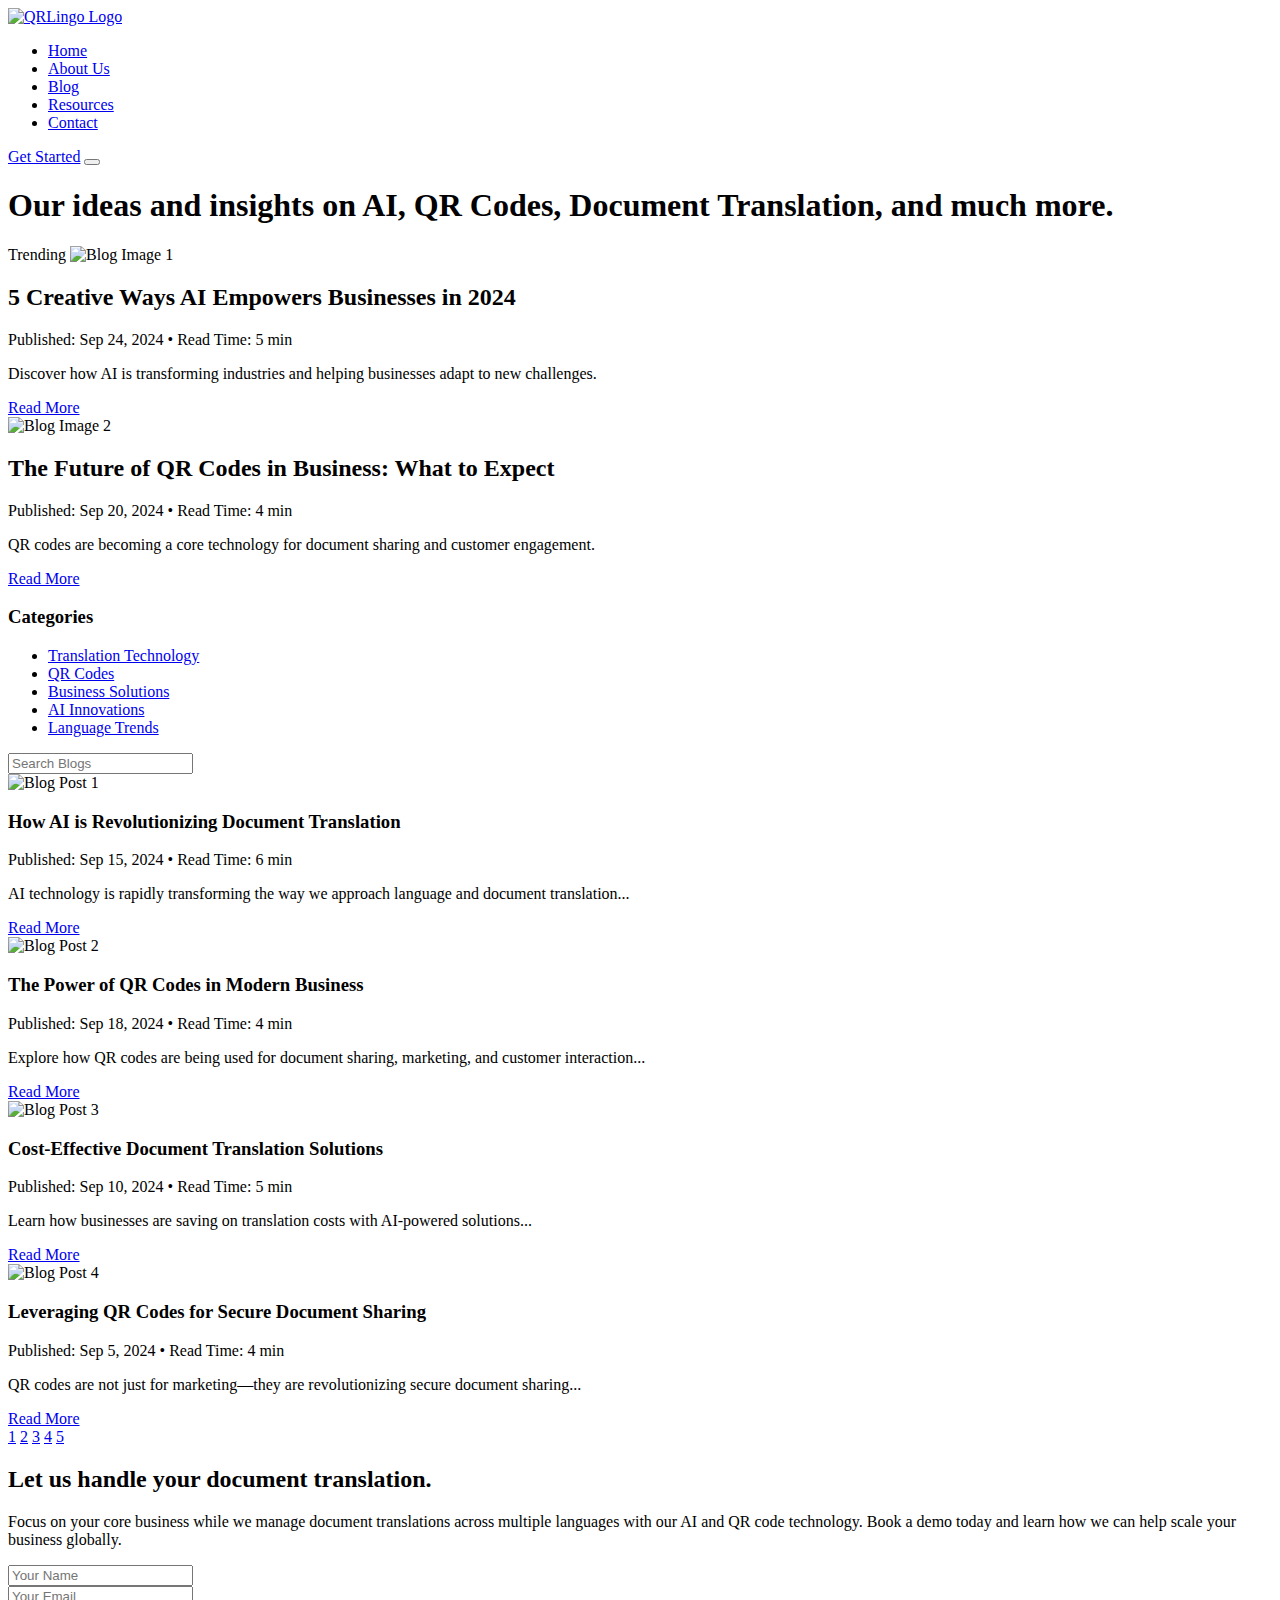
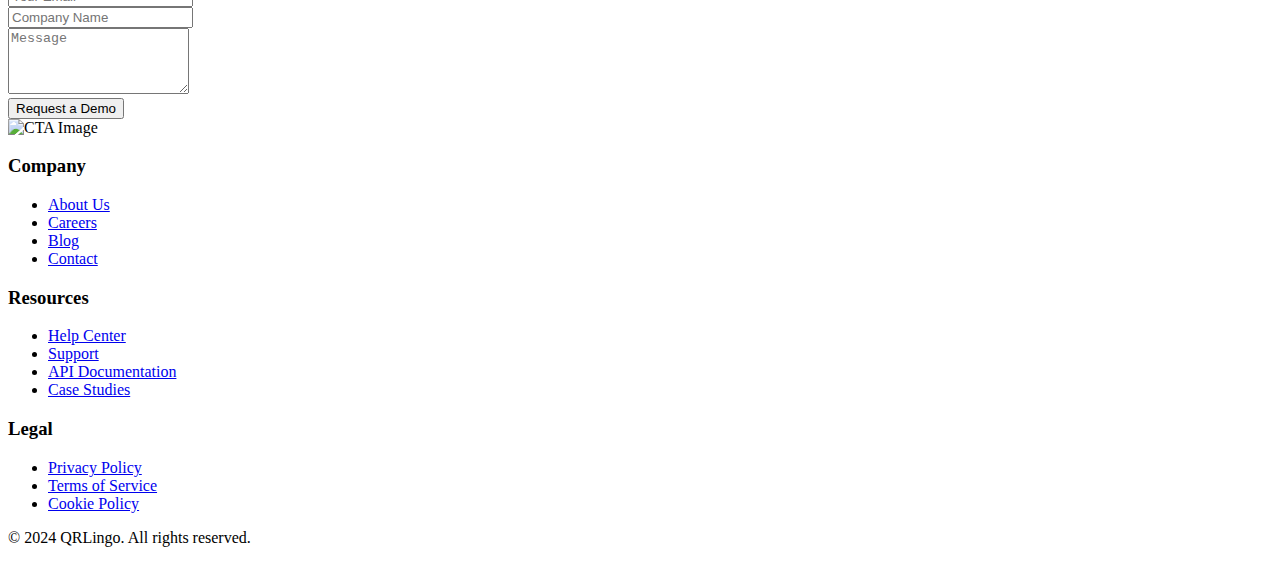
==== Blog/blog.html @ 7ab58af7 "Create blog.html" ====
<!DOCTYPE html>
<html lang="en">

<head>
  <meta charset="UTF-8">
  <meta name="viewport" content="width=device-width, initial-scale=1.0">
  <title>QRLingo Blog - Insights on AI, QR Codes & Document Translation</title>

  <!-- Google Fonts & CSS -->
  <link href="https://fonts.googleapis.com/css2?family=Poppins:wght@400;500;700&display=swap" rel="stylesheet">
  <link rel="stylesheet" href="styles.css">
</head>

<body>

  <!-- Header / Navigation -->
  <header class="header">
    <nav class="navbar">
      <div class="navbar-container">
        <a href="#" class="logo">
          <img src="https://i.imgur.com/h3orAdG.png" alt="QRLingo Logo">
        </a>
        <ul class="nav-links">
          <li><a href="#">Home</a></li>
          <li><a href="#">About Us</a></li>
          <li><a href="#">Blog</a></li>
          <li><a href="#">Resources</a></li>
          <li><a href="#">Contact</a></li>
        </ul>
        <a href="#" class="get-started-btn">Get Started</a>
        <button class="menu-toggle" aria-label="Toggle menu">
          <span class="hamburger"></span>
        </button>
      </div>
    </nav>
  </header>

  <!-- Hero Section with Featured Blogs -->
  <section class="hero-section">
    <div class="container">
      <h1>Our ideas and insights on AI, QR Codes, Document Translation, and much more.</h1>
      <div class="featured-blogs">
        <!-- Featured Blog 1 -->
        <div class="featured-blog-card">
          <span class="trending-tag">Trending</span>
          <img src="https://via.placeholder.com/800x400" alt="Blog Image 1">
          <div class="featured-blog-content">
            <h2>5 Creative Ways AI Empowers Businesses in 2024</h2>
            <p class="publish-info">Published: Sep 24, 2024 • Read Time: 5 min</p>
            <p>Discover how AI is transforming industries and helping businesses adapt to new challenges.</p>
            <a href="#" class="read-more">Read More</a>
          </div>
        </div>
        <!-- Featured Blog 2 -->
        <div class="featured-blog-card">
          <img src="https://via.placeholder.com/800x400" alt="Blog Image 2">
          <div class="featured-blog-content">
            <h2>The Future of QR Codes in Business: What to Expect</h2>
            <p class="publish-info">Published: Sep 20, 2024 • Read Time: 4 min</p>
            <p>QR codes are becoming a core technology for document sharing and customer engagement.</p>
            <a href="#" class="read-more">Read More</a>
          </div>
        </div>
      </div>
    </div>
  </section>

  <!-- Blog Page Container with Sidebar and Main Content -->
  <div class="blog-page-container">
    <!-- Sidebar with Categories -->
    <aside class="sidebar">
      <div class="categories-container">
        <h3>Categories</h3>
        <ul class="categories-list">
          <li><a href="#">Translation Technology</a></li>
          <li><a href="#">QR Codes</a></li>
          <li><a href="#">Business Solutions</a></li>
          <li><a href="#">AI Innovations</a></li>
          <li><a href="#">Language Trends</a></li>
        </ul>
      </div>
    </aside>

    <!-- Main Blog Content -->
    <main class="main-blog-content">
      <!-- Search Bar -->
      <div class="blog-search">
        <input type="text" placeholder="Search Blogs" class="search-input">
      </div>

      <!-- Blog Content Section -->
      <section class="blogs-grid">
        <!-- Blog Post 1 -->
        <div class="blog-card">
          <img src="https://via.placeholder.com/400x200" alt="Blog Post 1">
          <div class="blog-card-content">
            <h3>How AI is Revolutionizing Document Translation</h3>
            <p class="publish-info">Published: Sep 15, 2024 • Read Time: 6 min</p>
            <p>AI technology is rapidly transforming the way we approach language and document translation...</p>
            <a href="#" class="read-more">Read More</a>
          </div>
        </div>
        <!-- Blog Post 2 -->
        <div class="blog-card">
          <img src="https://via.placeholder.com/400x200" alt="Blog Post 2">
          <div class="blog-card-content">
            <h3>The Power of QR Codes in Modern Business</h3>
            <p class="publish-info">Published: Sep 18, 2024 • Read Time: 4 min</p>
            <p>Explore how QR codes are being used for document sharing, marketing, and customer interaction...</p>
            <a href="#" class="read-more">Read More</a>
          </div>
        </div>
        <!-- Blog Post 3 -->
        <div class="blog-card">
          <img src="https://via.placeholder.com/400x200" alt="Blog Post 3">
          <div class="blog-card-content">
            <h3>Cost-Effective Document Translation Solutions</h3>
            <p class="publish-info">Published: Sep 10, 2024 • Read Time: 5 min</p>
            <p>Learn how businesses are saving on translation costs with AI-powered solutions...</p>
            <a href="#" class="read-more">Read More</a>
          </div>
        </div>
        <!-- Blog Post 4 -->
        <div class="blog-card">
          <img src="https://via.placeholder.com/400x200" alt="Blog Post 4">
          <div class="blog-card-content">
            <h3>Leveraging QR Codes for Secure Document Sharing</h3>
            <p class="publish-info">Published: Sep 5, 2024 • Read Time: 4 min</p>
            <p>QR codes are not just for marketing—they are revolutionizing secure document sharing...</p>
            <a href="#" class="read-more">Read More</a>
          </div>
        </div>
      </section>

      <!-- Pagination -->
      <div class="pagination">
        <a href="#">1</a>
        <a href="#">2</a>
        <a href="#">3</a>
        <a href="#">4</a>
        <a href="#">5</a>
      </div>
    </main>
  </div>

  <!-- Call to Action Section with Form -->
  <section class="cta-section">
    <div class="container cta-container">
      <div class="cta-content">
        <h2>Let us handle your document translation.</h2>
        <p>Focus on your core business while we manage document translations across multiple languages with our AI and QR code technology. Book a demo today and learn how we can help scale your business globally.</p>
        <form class="cta-form" action="#" method="POST">
          <div class="form-group">
            <input type="text" placeholder="Your Name" required>
          </div>
          <div class="form-group">
            <input type="email" placeholder="Your Email" required>
          </div>
          <div class="form-group">
            <input type="text" placeholder="Company Name" required>
          </div>
          <div class="form-group">
            <textarea placeholder="Message" rows="4" required></textarea>
          </div>
          <button type="submit" class="cta-btn">Request a Demo</button>
        </form>
      </div>
      <div class="cta-image">
        <img src="https://via.placeholder.com/500x300" alt="CTA Image">
      </div>
    </div>
  </section>

  <!-- Footer -->
  <footer class="footer">
    <div class="container">
      <div class="footer-columns">
        <div class="footer-column">
          <h3>Company</h3>
          <ul>
            <li><a href="#">About Us</a></li>
            <li><a href="#">Careers</a></li>
            <li><a href="#">Blog</a></li>
            <li><a href="#">Contact</a></li>
          </ul>
        </div>
        <div class="footer-column">
          <h3>Resources</h3>
          <ul>
            <li><a href="#">Help Center</a></li>
            <li><a href="#">Support</a></li>
            <li><a href="#">API Documentation</a></li>
            <li><a href="#">Case Studies</a></li>
          </ul>
        </div>
        <div class="footer-column">
          <h3>Legal</h3>
          <ul>
            <li><a href="#">Privacy Policy</a></li>
            <li><a href="#">Terms of Service</a></li>
            <li><a href="#">Cookie Policy</a></li>
          </ul>
        </div>
      </div>
      <div class="footer-bottom">
        <p>© 2024 QRLingo. All rights reserved.</p>
      </div>
    </div>
  </footer>

  <!-- JavaScript -->
  <script src="script.js"></script>
</body>

</html>
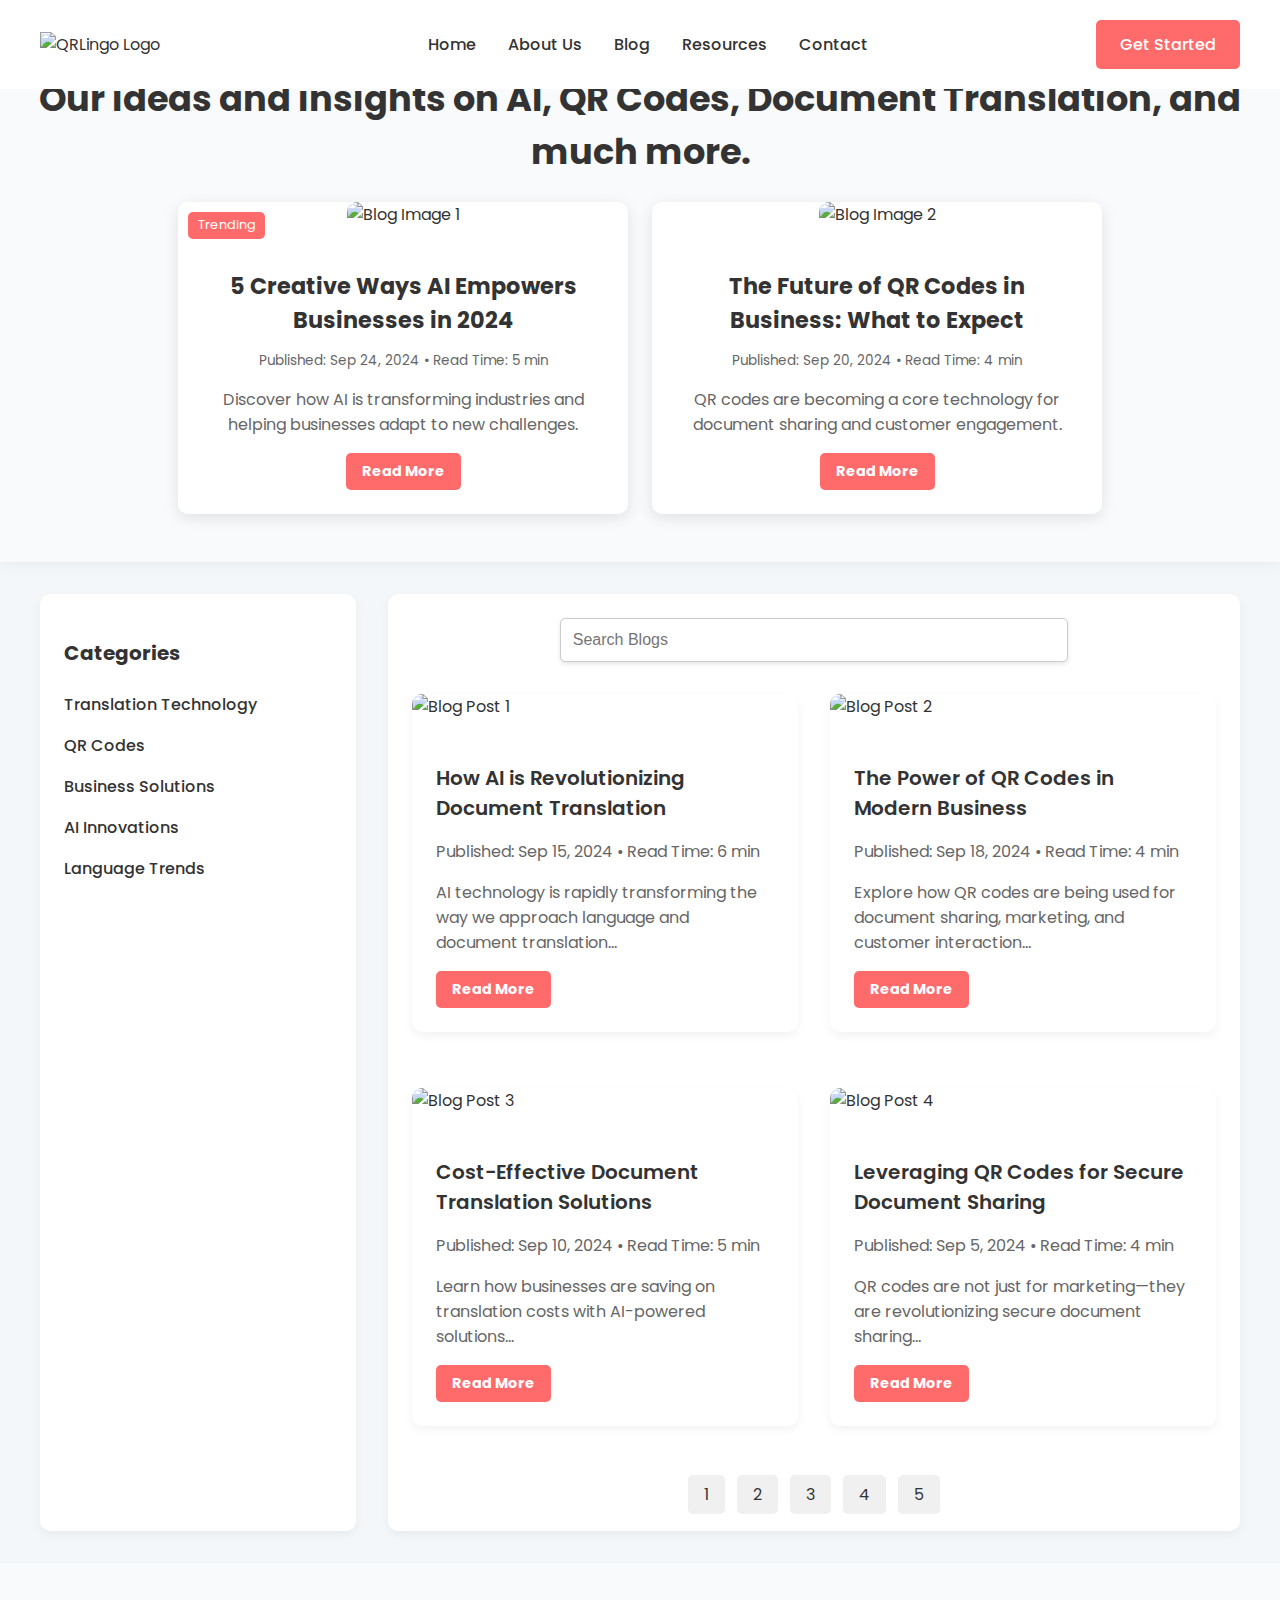
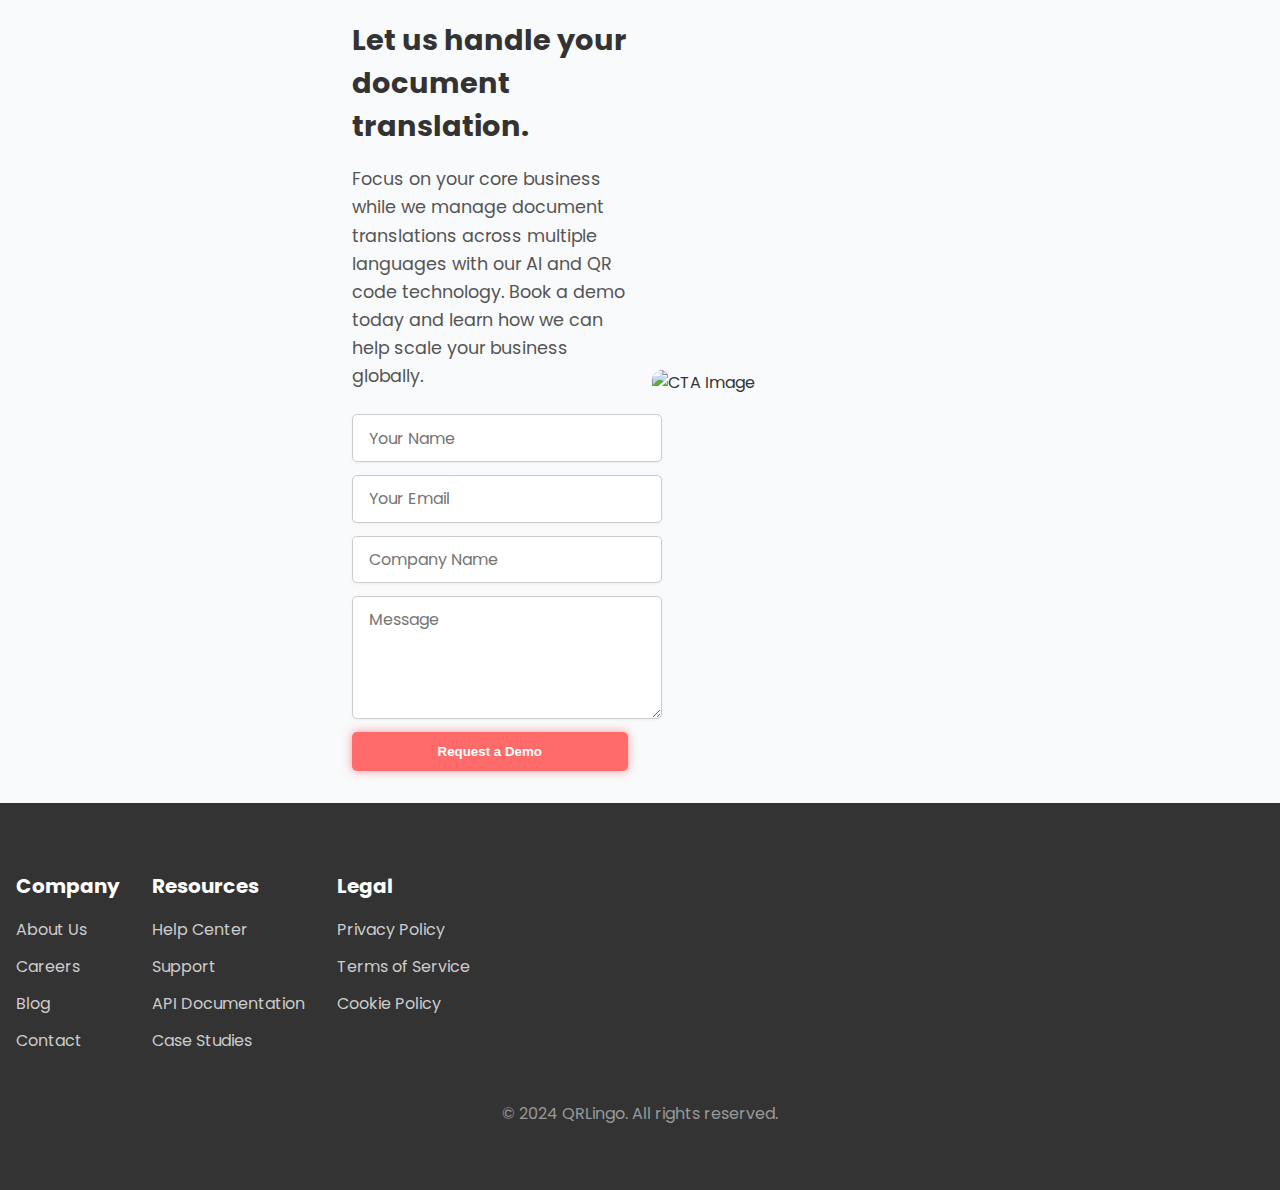
==== commit 2e41876d: "Update blog.html" ====
--- a/Blog/blog.html
+++ b/Blog/blog.html
@@ -8,7 +8,7 @@
 
   <!-- Google Fonts & CSS -->
   <link href="https://fonts.googleapis.com/css2?family=Poppins:wght@400;500;700&display=swap" rel="stylesheet">
-  <link rel="stylesheet" href="styles.css">
+  <link rel="stylesheet" href="style.css">
 </head>
 
 <body>
--- a/Blog/style.css
+++ b/Blog/style.css
@@ -0,0 +1,552 @@
+/* Global Styles */
+body {
+  font-family: 'Poppins', sans-serif;
+  background-color: #f4f7fa;
+  color: #333;
+  margin: 0;
+  padding: 0;
+}
+
+a {
+  text-decoration: none;
+  color: inherit;
+}
+
+/* Navbar Styles */
+.header {
+  background-color: white;
+  box-shadow: 0 2px 10px rgba(0, 0, 0, 0.1);
+}
+
+.navbar {
+  position: fixed;
+  top: 0;
+  width: 100%;
+  z-index: 1000;
+  background-color: white;
+}
+
+.navbar-container {
+  display: flex;
+  align-items: center;
+  justify-content: space-between;
+  max-width: 1200px;
+  margin: 0 auto;
+  padding: 1rem;
+}
+
+.logo img {
+  height: 50px;
+}
+
+.nav-links {
+  display: flex;
+  list-style: none;
+  gap: 2rem;
+}
+
+.nav-links li a {
+  color: #333;
+  font-weight: 500;
+  font-size: 1rem;
+  transition: color 0.3s ease;
+}
+
+.nav-links li a:hover {
+  color: #ff6b6b;
+}
+
+.get-started-btn {
+  background-color: #ff6b6b;
+  color: white;
+  padding: 0.75rem 1.5rem;
+  border-radius: 5px;
+  font-weight: 500;
+  transition: background-color 0.3s ease;
+}
+
+.get-started-btn:hover {
+  background-color: #e04b4b;
+}
+
+/* Navbar Scroll Effect */
+.navbar.scrolled {
+  background-color: rgba(255, 255, 255, 0.95);
+  box-shadow: 0 2px 10px rgba(0, 0, 0, 0.1);
+}
+
+/* Mobile Menu Toggle */
+.menu-toggle {
+  display: none;
+}
+
+.hamburger {
+  width: 25px;
+  height: 2px;
+  background-color: #333;
+  position: relative;
+}
+
+.hamburger::before,
+.hamburger::after {
+  content: '';
+  width: 100%;
+  height: 100%;
+  background-color: #333;
+  position: absolute;
+  left: 0;
+  transition: all 0.3s ease;
+}
+
+.hamburger::before {
+  top: -8px;
+}
+
+.hamburger::after {
+  bottom: -8px;
+}
+
+.menu-toggle.open .hamburger {
+  background-color: transparent;
+}
+
+.menu-toggle.open .hamburger::before {
+  transform: rotate(45deg);
+  top: 0;
+}
+
+.menu-toggle.open .hamburger::after {
+  transform: rotate(-45deg);
+  bottom: 0;
+}
+
+/* Hero Section */
+.hero-section {
+  background-color: #f8fafb;
+  padding: 3rem 0;
+  text-align: center;
+  box-shadow: 0 2px 15px rgba(0, 0, 0, 0.05);
+}
+
+.hero-section h1 {
+  font-size: 2.2rem;
+  color: #333;
+  margin-bottom: 1.5rem;
+}
+
+.featured-blogs {
+  display: flex;
+  justify-content: center;
+  gap: 1.5rem;
+}
+
+.featured-blog-card {
+  flex: 1;
+  max-width: 450px;
+  background-color: white;
+  border-radius: 10px;
+  box-shadow: 0 4px 15px rgba(0, 0, 0, 0.1);
+  transition: transform 0.3s ease;
+  position: relative;
+}
+
+.featured-blog-card:hover {
+  transform: translateY(-5px);
+}
+
+.featured-blog-card img {
+  width: 100%;
+  object-fit: cover;
+  border-radius: 10px 10px 0 0;
+}
+
+.featured-blog-content {
+  padding: 1.5rem;
+  text-align: center;
+}
+
+.featured-blog-content h2 {
+  font-size: 1.4rem;
+  margin-bottom: 0.75rem;
+}
+
+.featured-blog-content p {
+  color: #666;
+  margin-bottom: 1rem;
+}
+
+.read-more {
+  color: #ff6b6b;
+  font-weight: bold;
+  display: inline-block;
+  padding: 0.5rem 1rem;
+  background-color: #ff6b6b;
+  border-radius: 5px;
+  color: white;
+  transition: background-color 0.3s ease;
+}
+
+.read-more:hover {
+  background-color: #e04b4b;
+}
+
+/* Publish Info */
+.publish-info {
+  font-size: 0.85rem;
+  color: #999;
+  margin-bottom: 1rem;
+}
+
+/* Trending Tag */
+.trending-tag {
+  background-color: #ff6b6b;
+  color: white;
+  font-size: 0.8rem;
+  padding: 0.3rem 0.6rem;
+  border-radius: 5px;
+  position: absolute;
+  top: 10px;
+  left: 10px;
+}
+
+/* Blog Page Layout */
+.blog-page-container {
+  display: flex;
+  max-width: 1200px;
+  margin: 2rem auto;
+  padding: 0 1.5rem;
+  gap: 2rem;
+}
+
+.sidebar {
+  flex: 1;
+  background-color: white;
+  padding: 1.5rem;
+  border-radius: 10px;
+  box-shadow: 0 4px 10px rgba(0, 0, 0, 0.05);
+}
+
+.categories-container h3 {
+  font-size: 1.25rem;
+  margin-bottom: 1.5rem;
+}
+
+.categories-list {
+  list-style: none;
+  padding: 0;
+}
+
+.categories-list li {
+  margin-bottom: 1rem;
+}
+
+.categories-list a {
+  color: #333;
+  font-weight: 500;
+  transition: color 0.3s ease;
+}
+
+.categories-list a:hover {
+  color: #ff6b6b;
+}
+
+.main-blog-content {
+  flex: 3;
+  background-color: white;
+  padding: 1.5rem;
+  border-radius: 10px;
+  box-shadow: 0 4px 10px rgba(0, 0, 0, 0.05);
+}
+
+/* Search Bar */
+.blog-search {
+  text-align: center;
+  margin-bottom: 2rem;
+}
+
+.search-input {
+  padding: 0.75rem;
+  width: 60%;
+  border: 1px solid #ccc;
+  border-radius: 5px;
+  font-size: 1rem;
+  box-shadow: 0 2px 4px rgba(0, 0, 0, 0.1);
+}
+
+/* Blog Grid */
+.blogs-grid {
+  display: flex;
+  gap: 2rem;
+  flex-wrap: wrap;
+  justify-content: space-between;
+}
+
+.blog-card {
+  background-color: white;
+  border-radius: 10px;
+  box-shadow: 0 4px 10px rgba(0, 0, 0, 0.05);
+  flex: 1 1 45%;
+  transition: transform 0.3s ease;
+  margin-bottom: 1.5rem;
+}
+
+.blog-card:hover {
+  transform: translateY(-5px);
+}
+
+.blog-card img {
+  width: 100%;
+  border-radius: 10px 10px 0 0;
+  object-fit: cover;
+}
+
+.blog-card-content {
+  padding: 1.5rem;
+}
+
+.blog-card-content h3 {
+  font-size: 1.25rem;
+  margin-bottom: 0.5rem;
+  color: #333;
+  font-weight: 600;
+}
+
+.blog-card-content p {
+  font-size: 1rem;
+  color: #666;
+  margin-bottom: 1rem;
+}
+
+.read-more {
+  background-color: #ff6b6b;
+  color: white;
+  padding: 0.5rem 1rem;
+  border-radius: 5px;
+  display: inline-block;
+  font-size: 0.9rem;
+  transition: background-color 0.3s ease;
+}
+
+.read-more:hover {
+  background-color: #e04b4b;
+}
+
+/* Pagination */
+.pagination {
+  text-align: center;
+  margin-top: 2rem;
+}
+
+.pagination a {
+  padding: 0.5rem 1rem;
+  margin: 0 0.25rem;
+  background-color: #f0f0f0;
+  color: #333;
+  border-radius: 5px;
+  font-size: 1rem;
+  transition: background-color 0.3s ease;
+}
+
+.pagination a:hover {
+  background-color: #ff6b6b;
+  color: white;
+}
+
+/* Call-to-Action Section with Form */
+.cta-section {
+  background-color: #f8fafb;
+  padding: 2rem 0;
+  display: flex;
+  align-items: center;
+  justify-content: center;
+  gap: 1.5rem;
+}
+
+.cta-container {
+  display: flex;
+  justify-content: space-between;
+  align-items: center;
+  flex-wrap: wrap;
+  max-width: 1100px;
+  margin: 0 auto;
+  gap: 1.5rem;
+}
+
+.cta-content {
+  flex: 1;
+  max-width: 450px;
+}
+
+.cta-content h2 {
+  font-size: 1.8rem;
+  color: #333;
+  margin-bottom: 1rem;
+}
+
+.cta-content p {
+  font-size: 1.1rem;
+  color: #555;
+  margin-bottom: 1.5rem;
+  line-height: 1.6;
+}
+
+.cta-form {
+  display: flex;
+  flex-direction: column;
+  gap: 0.8rem;
+  max-width: 350px;
+}
+
+.cta-form .form-group {
+  display: flex;
+  flex-direction: column;
+}
+
+.cta-form input,
+.cta-form textarea {
+  padding: 0.65rem 1rem;
+  border: 1px solid #ccc;
+  border-radius: 5px;
+  font-size: 1rem;
+  width: 100%;
+  box-shadow: 0 1px 3px rgba(0, 0, 0, 0.05);
+  font-family: 'Poppins', sans-serif;
+}
+
+.cta-form input:focus,
+.cta-form textarea:focus {
+  border-color: #ff6b6b;
+  outline: none;
+}
+
+.cta-btn {
+  background-color: #ff6b6b;
+  color: white;
+  padding: 0.75rem 1.5rem;
+  border-radius: 5px;
+  font-weight: bold;
+  text-align: center;
+  cursor: pointer;
+  transition: background-color 0.3s ease, box-shadow 0.3s ease;
+  border: none;
+  box-shadow: 0 0 10px rgba(255, 107, 107, 0.7);
+  animation: glow-pulse 2s infinite ease-in-out;
+}
+
+.cta-btn:hover {
+  background-color: #e04b4b;
+  box-shadow: 0 0 15px rgba(255, 107, 107, 0.9);
+}
+
+/* Glow Pulse Animation */
+@keyframes glow-pulse {
+  0% {
+    box-shadow: 0 0 10px rgba(255, 107, 107, 0.7);
+  }
+  50% {
+    box-shadow: 0 0 20px rgba(255, 107, 107, 0.9);
+  }
+  100% {
+    box-shadow: 0 0 10px rgba(255, 107, 107, 0.7);
+  }
+}
+
+.cta-image {
+  flex: 1;
+  max-width: 450px;
+}
+
+.cta-image img {
+  width: 100%;
+  height: auto;
+  border-radius: 10px;
+}
+
+/* Footer */
+.footer {
+  background-color: #333;
+  color: white;
+  padding: 3rem 1rem;
+}
+
+.footer-columns {
+  display: flex;
+  gap: 2rem;
+  margin-bottom: 2rem;
+}
+
+.footer-column h3 {
+  margin-bottom: 1rem;
+  font-size: 1.25rem;
+  color: #fff;
+}
+
+.footer-column ul {
+  list-style: none;
+  padding: 0;
+}
+
+.footer-column ul li {
+  margin-bottom: 0.75rem;
+}
+
+.footer-column ul li a {
+  color: #ccc;
+  transition: color 0.3s ease;
+}
+
+.footer-column ul li a:hover {
+  color: #ff6b6b;
+}
+
+.footer-bottom {
+  text-align: center;
+  color: #999;
+}
+
+/* Media Queries for Responsive Design */
+@media (max-width: 768px) {
+  .nav-links {
+    display: none;
+    position: absolute;
+    top: 100%;
+    left: 0;
+    width: 100%;
+    background-color: white;
+    flex-direction: column;
+    align-items: center;
+  }
+
+  .nav-links.active {
+    display: flex;
+  }
+
+  .menu-toggle {
+    display: block;
+  }
+
+  .navbar-container {
+    justify-content: space-between;
+  }
+
+  .get-started-btn {
+    display: none;
+  }
+
+  .cta-section {
+    flex-direction: column;
+    text-align: center;
+  }
+
+  .cta-image {
+    max-width: 100%;
+  }
+
+  .blog-card {
+    flex: 1 1 100%;
+  }
+
+  .search-input {
+    width: 90%;
+  }
+}
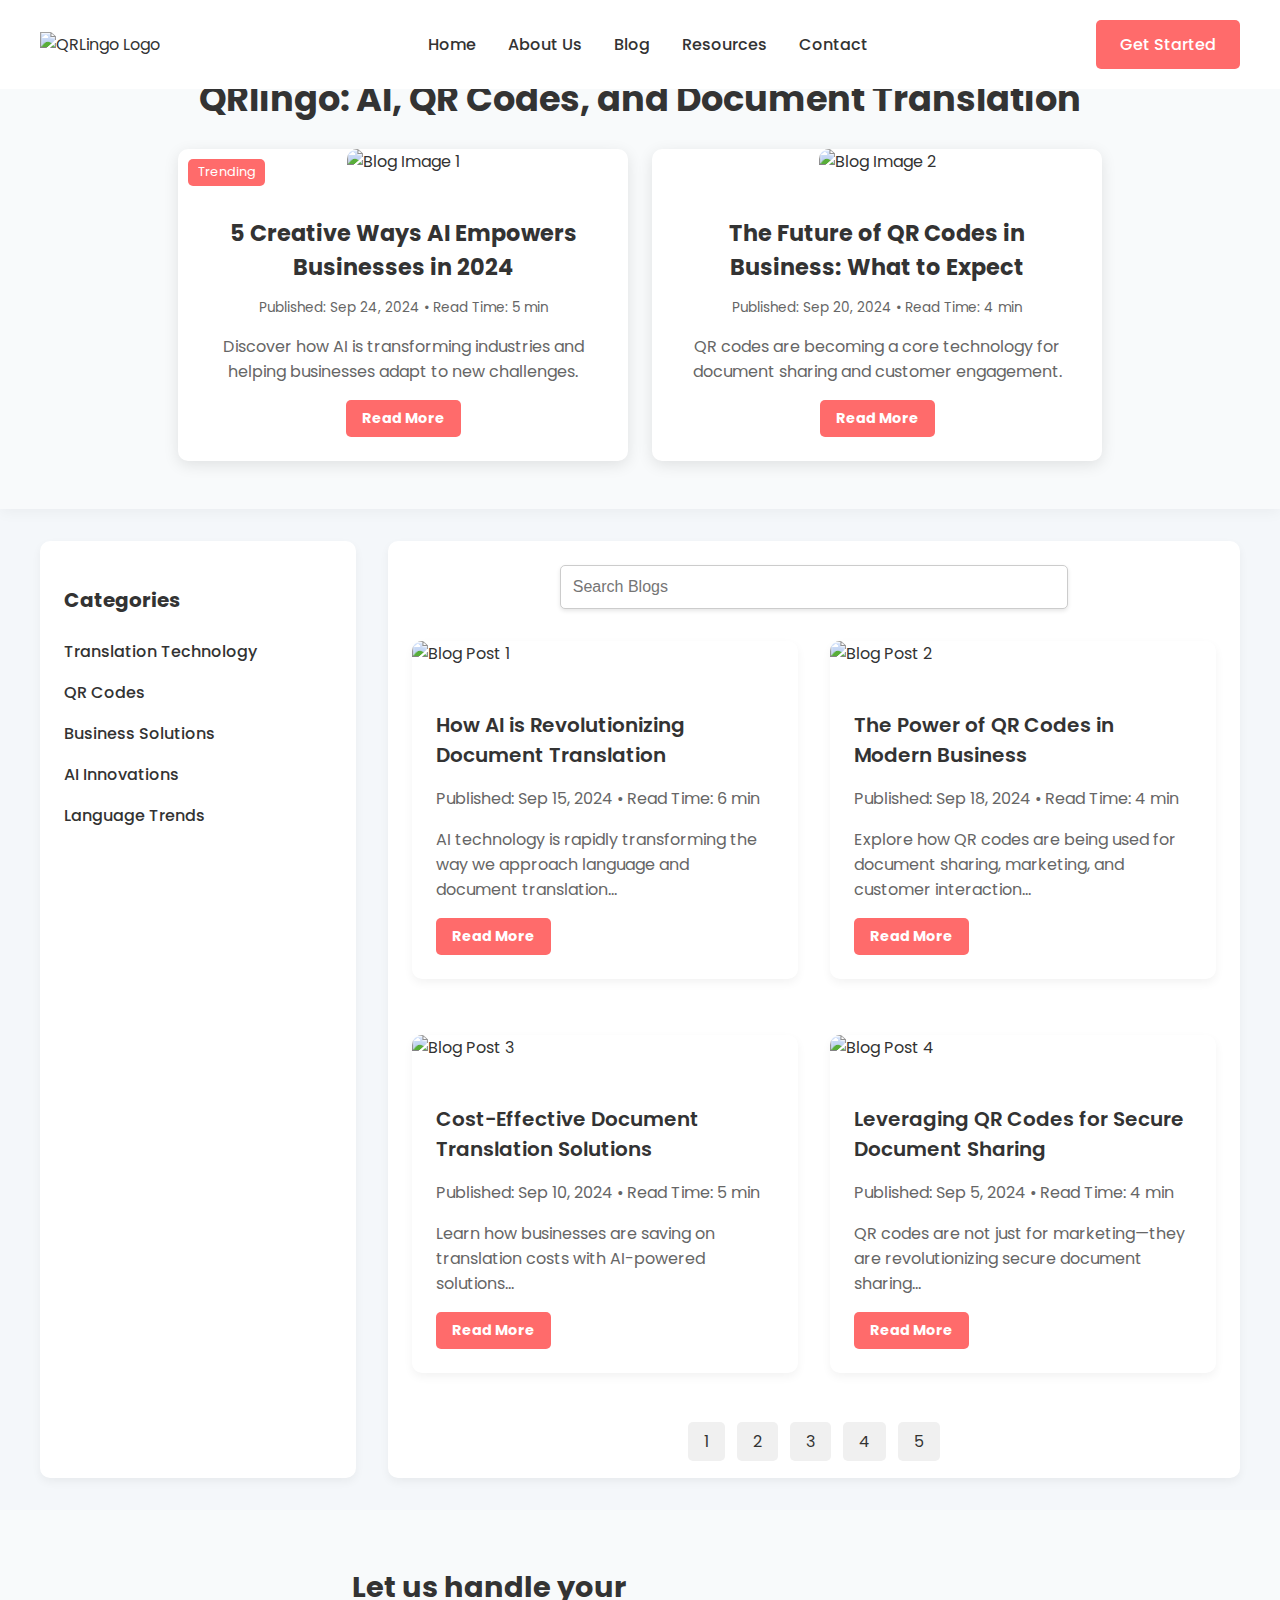
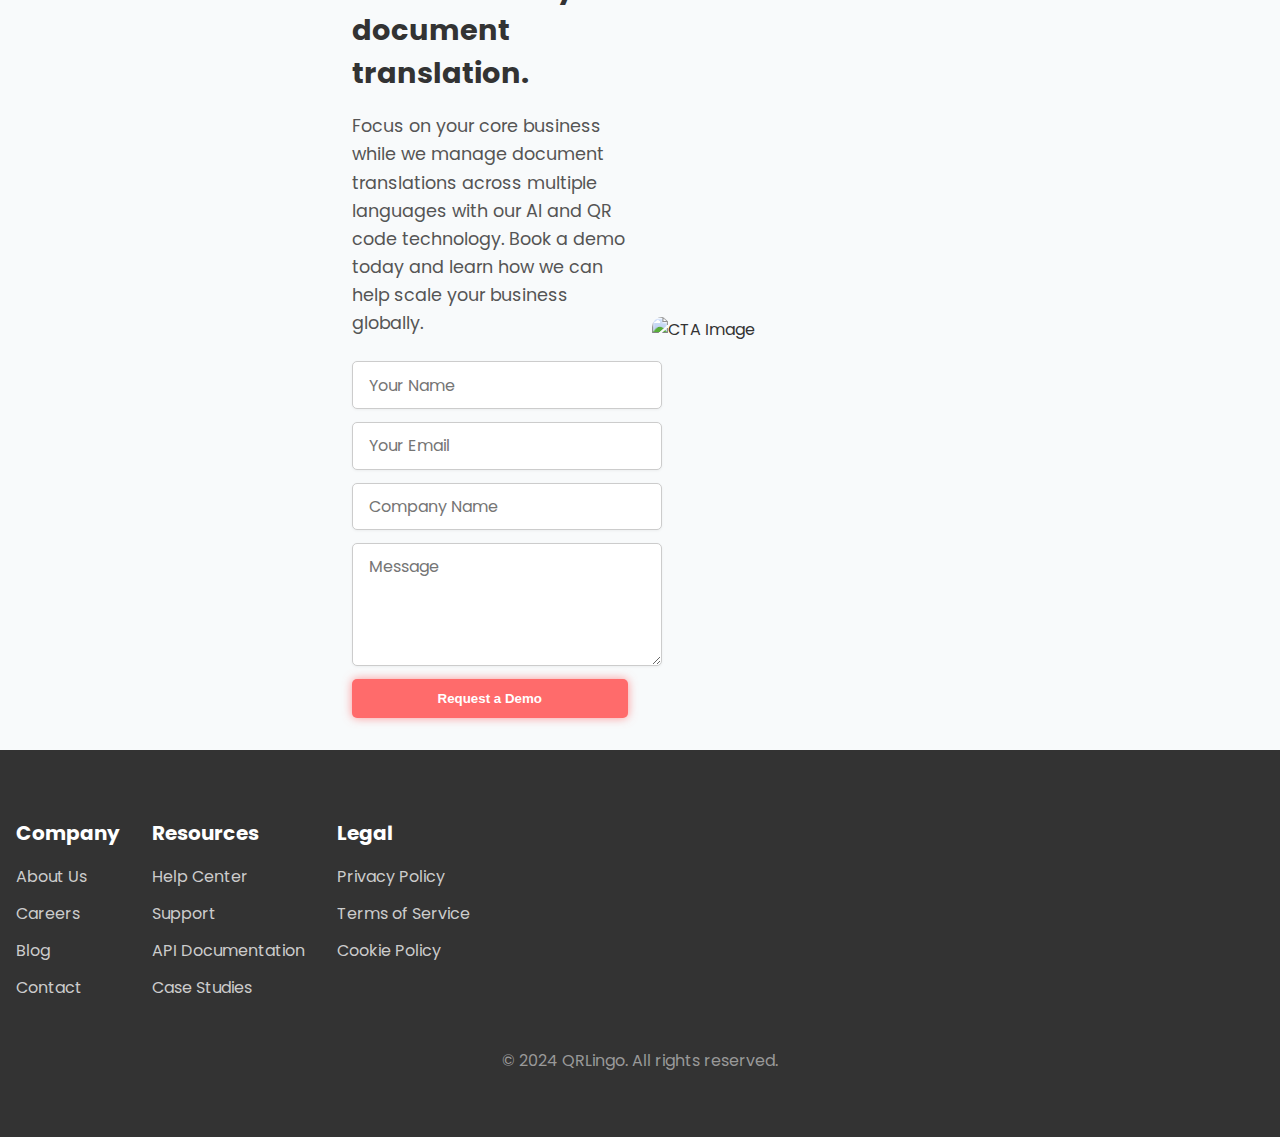
==== commit a64c12e7: "Update blog.html" ====
--- a/Blog/blog.html
+++ b/Blog/blog.html
@@ -38,7 +38,7 @@
   <!-- Hero Section with Featured Blogs -->
   <section class="hero-section">
     <div class="container">
-      <h1>Our ideas and insights on AI, QR Codes, Document Translation, and much more.</h1>
+      <h1>QRlingo: AI, QR Codes, and Document Translation</h1>
       <div class="featured-blogs">
         <!-- Featured Blog 1 -->
         <div class="featured-blog-card">
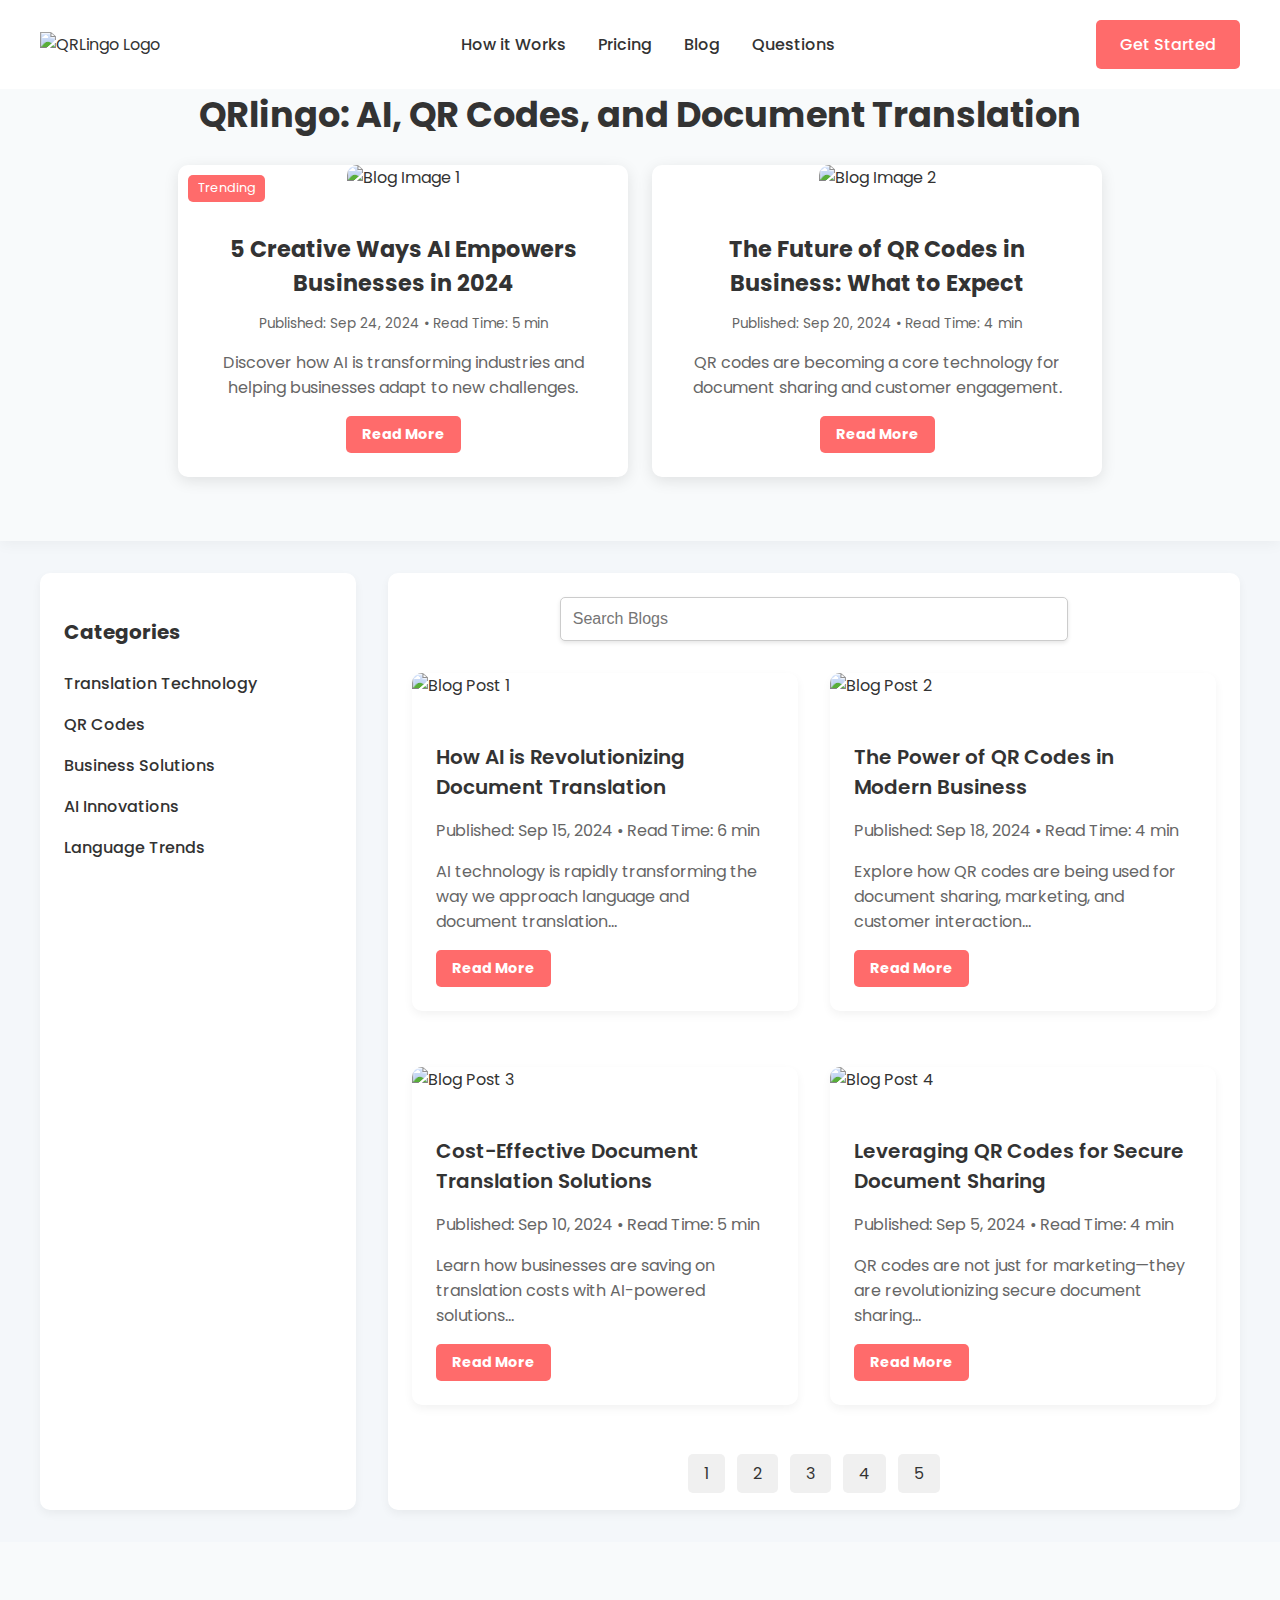
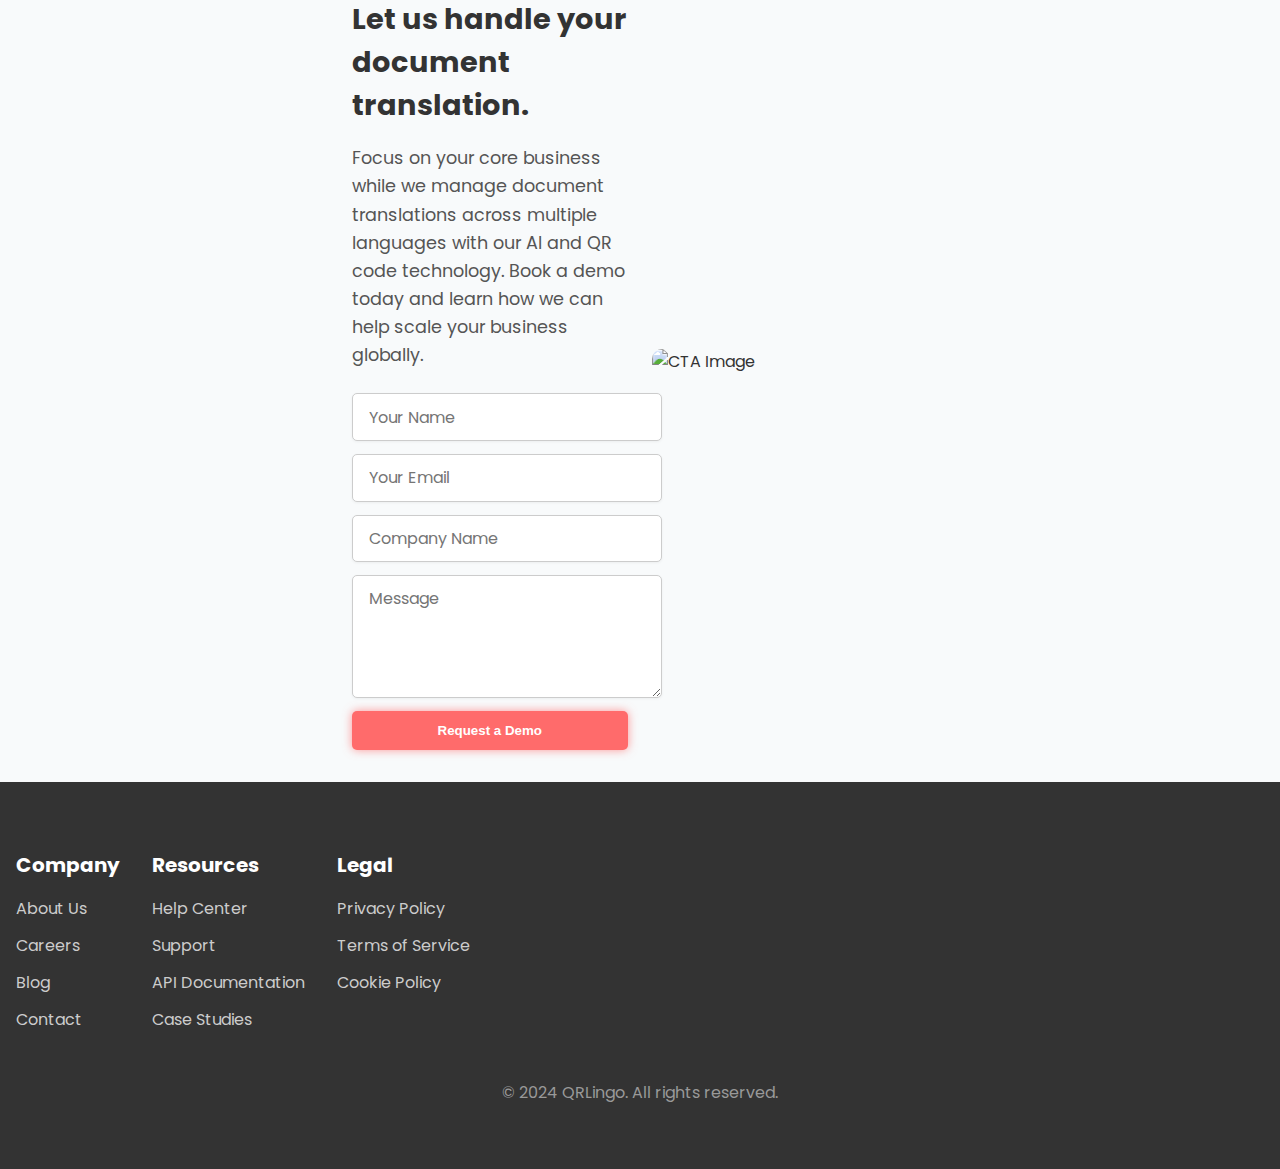
==== commit db54c86a: "Update blog.html" ====
--- a/Blog/blog.html
+++ b/Blog/blog.html
@@ -1,215 +1,202 @@
 <!DOCTYPE html>
 <html lang="en">
-
-<head>
-  <meta charset="UTF-8">
-  <meta name="viewport" content="width=device-width, initial-scale=1.0">
-  <title>QRLingo Blog - Insights on AI, QR Codes & Document Translation</title>
-
-  <!-- Google Fonts & CSS -->
-  <link href="https://fonts.googleapis.com/css2?family=Poppins:wght@400;500;700&display=swap" rel="stylesheet">
-  <link rel="stylesheet" href="style.css">
-</head>
-
-<body>
-
-  <!-- Header / Navigation -->
-  <header class="header">
-    <nav class="navbar">
-      <div class="navbar-container">
-        <a href="#" class="logo">
-          <img src="https://i.imgur.com/h3orAdG.png" alt="QRLingo Logo">
-        </a>
-        <ul class="nav-links">
-          <li><a href="#">Home</a></li>
-          <li><a href="#">About Us</a></li>
-          <li><a href="#">Blog</a></li>
-          <li><a href="#">Resources</a></li>
-          <li><a href="#">Contact</a></li>
-        </ul>
-        <a href="#" class="get-started-btn">Get Started</a>
-        <button class="menu-toggle" aria-label="Toggle menu">
-          <span class="hamburger"></span>
-        </button>
+   <head>
+      <meta charset="UTF-8">
+      <meta name="viewport" content="width=device-width, initial-scale=1.0">
+      <title>QRLingo Blog - Insights on AI, QR Codes & Document Translation</title>
+      <!-- Google Fonts & CSS -->
+      <link href="https://fonts.googleapis.com/css2?family=Poppins:wght@400;500;700&display=swap" rel="stylesheet">
+      <link rel="stylesheet" href="style.css">
+   </head>
+   <body>
+      <!-- Navigation -->
+      <header>
+         <nav class="navbar">
+            <div class="container navbar-container">
+               <a href="Login/login.html" class="logo">
+               <img src="https://i.imgur.com/h3orAdG.png" alt="QRLingo Logo" />
+               </a>
+               <ul class="nav-links">
+                  <li><a href="#how-it-works">How it Works</a></li>
+                  <li><a href="#pricing">Pricing</a></li>
+                  <li><a href="Blog/blog.html">Blog</a></li>
+                  <li><a href="#faq">Questions</a></li>
+               </ul>
+               <a href="#" class="get-started-btn">Get Started</a>
+               <!-- Mobile Menu Toggle -->
+               <button class="menu-toggle" aria-label="Open Menu">
+               <span class="hamburger"></span>
+               </button>
+            </div>
+         </nav>
+      </header>
+      <!-- Hero Section with Featured Blogs -->
+      <section class="hero-section">
+         <div class="container">
+            <h1>QRlingo: AI, QR Codes, and Document Translation</h1>
+            <div class="featured-blogs">
+               <!-- Featured Blog 1 -->
+               <div class="featured-blog-card">
+                  <span class="trending-tag">Trending</span>
+                  <img src="https://via.placeholder.com/800x400" alt="Blog Image 1">
+                  <div class="featured-blog-content">
+                     <h2>5 Creative Ways AI Empowers Businesses in 2024</h2>
+                     <p class="publish-info">Published: Sep 24, 2024 • Read Time: 5 min</p>
+                     <p>Discover how AI is transforming industries and helping businesses adapt to new challenges.</p>
+                     <a href="#" class="read-more">Read More</a>
+                  </div>
+               </div>
+               <!-- Featured Blog 2 -->
+               <div class="featured-blog-card">
+                  <img src="https://via.placeholder.com/800x400" alt="Blog Image 2">
+                  <div class="featured-blog-content">
+                     <h2>The Future of QR Codes in Business: What to Expect</h2>
+                     <p class="publish-info">Published: Sep 20, 2024 • Read Time: 4 min</p>
+                     <p>QR codes are becoming a core technology for document sharing and customer engagement.</p>
+                     <a href="#" class="read-more">Read More</a>
+                  </div>
+               </div>
+            </div>
+         </div>
+      </section>
+      <!-- Blog Page Container with Sidebar and Main Content -->
+      <div class="blog-page-container">
+         <!-- Sidebar with Categories -->
+         <aside class="sidebar">
+            <div class="categories-container">
+               <h3>Categories</h3>
+               <ul class="categories-list">
+                  <li><a href="#">Translation Technology</a></li>
+                  <li><a href="#">QR Codes</a></li>
+                  <li><a href="#">Business Solutions</a></li>
+                  <li><a href="#">AI Innovations</a></li>
+                  <li><a href="#">Language Trends</a></li>
+               </ul>
+            </div>
+         </aside>
+         <!-- Main Blog Content -->
+         <main class="main-blog-content">
+            <!-- Search Bar -->
+            <div class="blog-search">
+               <input type="text" placeholder="Search Blogs" class="search-input">
+            </div>
+            <!-- Blog Content Section -->
+            <section class="blogs-grid">
+               <!-- Blog Post 1 -->
+               <div class="blog-card">
+                  <img src="https://via.placeholder.com/400x200" alt="Blog Post 1">
+                  <div class="blog-card-content">
+                     <h3>How AI is Revolutionizing Document Translation</h3>
+                     <p class="publish-info">Published: Sep 15, 2024 • Read Time: 6 min</p>
+                     <p>AI technology is rapidly transforming the way we approach language and document translation...</p>
+                     <a href="#" class="read-more">Read More</a>
+                  </div>
+               </div>
+               <!-- Blog Post 2 -->
+               <div class="blog-card">
+                  <img src="https://via.placeholder.com/400x200" alt="Blog Post 2">
+                  <div class="blog-card-content">
+                     <h3>The Power of QR Codes in Modern Business</h3>
+                     <p class="publish-info">Published: Sep 18, 2024 • Read Time: 4 min</p>
+                     <p>Explore how QR codes are being used for document sharing, marketing, and customer interaction...</p>
+                     <a href="#" class="read-more">Read More</a>
+                  </div>
+               </div>
+               <!-- Blog Post 3 -->
+               <div class="blog-card">
+                  <img src="https://via.placeholder.com/400x200" alt="Blog Post 3">
+                  <div class="blog-card-content">
+                     <h3>Cost-Effective Document Translation Solutions</h3>
+                     <p class="publish-info">Published: Sep 10, 2024 • Read Time: 5 min</p>
+                     <p>Learn how businesses are saving on translation costs with AI-powered solutions...</p>
+                     <a href="#" class="read-more">Read More</a>
+                  </div>
+               </div>
+               <!-- Blog Post 4 -->
+               <div class="blog-card">
+                  <img src="https://via.placeholder.com/400x200" alt="Blog Post 4">
+                  <div class="blog-card-content">
+                     <h3>Leveraging QR Codes for Secure Document Sharing</h3>
+                     <p class="publish-info">Published: Sep 5, 2024 • Read Time: 4 min</p>
+                     <p>QR codes are not just for marketing—they are revolutionizing secure document sharing...</p>
+                     <a href="#" class="read-more">Read More</a>
+                  </div>
+               </div>
+            </section>
+            <!-- Pagination -->
+            <div class="pagination">
+               <a href="#">1</a>
+               <a href="#">2</a>
+               <a href="#">3</a>
+               <a href="#">4</a>
+               <a href="#">5</a>
+            </div>
+         </main>
       </div>
-    </nav>
-  </header>
-
-  <!-- Hero Section with Featured Blogs -->
-  <section class="hero-section">
-    <div class="container">
-      <h1>QRlingo: AI, QR Codes, and Document Translation</h1>
-      <div class="featured-blogs">
-        <!-- Featured Blog 1 -->
-        <div class="featured-blog-card">
-          <span class="trending-tag">Trending</span>
-          <img src="https://via.placeholder.com/800x400" alt="Blog Image 1">
-          <div class="featured-blog-content">
-            <h2>5 Creative Ways AI Empowers Businesses in 2024</h2>
-            <p class="publish-info">Published: Sep 24, 2024 • Read Time: 5 min</p>
-            <p>Discover how AI is transforming industries and helping businesses adapt to new challenges.</p>
-            <a href="#" class="read-more">Read More</a>
-          </div>
-        </div>
-        <!-- Featured Blog 2 -->
-        <div class="featured-blog-card">
-          <img src="https://via.placeholder.com/800x400" alt="Blog Image 2">
-          <div class="featured-blog-content">
-            <h2>The Future of QR Codes in Business: What to Expect</h2>
-            <p class="publish-info">Published: Sep 20, 2024 • Read Time: 4 min</p>
-            <p>QR codes are becoming a core technology for document sharing and customer engagement.</p>
-            <a href="#" class="read-more">Read More</a>
-          </div>
-        </div>
-      </div>
-    </div>
-  </section>
-
-  <!-- Blog Page Container with Sidebar and Main Content -->
-  <div class="blog-page-container">
-    <!-- Sidebar with Categories -->
-    <aside class="sidebar">
-      <div class="categories-container">
-        <h3>Categories</h3>
-        <ul class="categories-list">
-          <li><a href="#">Translation Technology</a></li>
-          <li><a href="#">QR Codes</a></li>
-          <li><a href="#">Business Solutions</a></li>
-          <li><a href="#">AI Innovations</a></li>
-          <li><a href="#">Language Trends</a></li>
-        </ul>
-      </div>
-    </aside>
-
-    <!-- Main Blog Content -->
-    <main class="main-blog-content">
-      <!-- Search Bar -->
-      <div class="blog-search">
-        <input type="text" placeholder="Search Blogs" class="search-input">
-      </div>
-
-      <!-- Blog Content Section -->
-      <section class="blogs-grid">
-        <!-- Blog Post 1 -->
-        <div class="blog-card">
-          <img src="https://via.placeholder.com/400x200" alt="Blog Post 1">
-          <div class="blog-card-content">
-            <h3>How AI is Revolutionizing Document Translation</h3>
-            <p class="publish-info">Published: Sep 15, 2024 • Read Time: 6 min</p>
-            <p>AI technology is rapidly transforming the way we approach language and document translation...</p>
-            <a href="#" class="read-more">Read More</a>
-          </div>
-        </div>
-        <!-- Blog Post 2 -->
-        <div class="blog-card">
-          <img src="https://via.placeholder.com/400x200" alt="Blog Post 2">
-          <div class="blog-card-content">
-            <h3>The Power of QR Codes in Modern Business</h3>
-            <p class="publish-info">Published: Sep 18, 2024 • Read Time: 4 min</p>
-            <p>Explore how QR codes are being used for document sharing, marketing, and customer interaction...</p>
-            <a href="#" class="read-more">Read More</a>
-          </div>
-        </div>
-        <!-- Blog Post 3 -->
-        <div class="blog-card">
-          <img src="https://via.placeholder.com/400x200" alt="Blog Post 3">
-          <div class="blog-card-content">
-            <h3>Cost-Effective Document Translation Solutions</h3>
-            <p class="publish-info">Published: Sep 10, 2024 • Read Time: 5 min</p>
-            <p>Learn how businesses are saving on translation costs with AI-powered solutions...</p>
-            <a href="#" class="read-more">Read More</a>
-          </div>
-        </div>
-        <!-- Blog Post 4 -->
-        <div class="blog-card">
-          <img src="https://via.placeholder.com/400x200" alt="Blog Post 4">
-          <div class="blog-card-content">
-            <h3>Leveraging QR Codes for Secure Document Sharing</h3>
-            <p class="publish-info">Published: Sep 5, 2024 • Read Time: 4 min</p>
-            <p>QR codes are not just for marketing—they are revolutionizing secure document sharing...</p>
-            <a href="#" class="read-more">Read More</a>
-          </div>
-        </div>
+      <!-- Call to Action Section with Form -->
+      <section class="cta-section">
+         <div class="container cta-container">
+            <div class="cta-content">
+               <h2>Let us handle your document translation.</h2>
+               <p>Focus on your core business while we manage document translations across multiple languages with our AI and QR code technology. Book a demo today and learn how we can help scale your business globally.</p>
+               <form class="cta-form" action="#" method="POST">
+                  <div class="form-group">
+                     <input type="text" placeholder="Your Name" required>
+                  </div>
+                  <div class="form-group">
+                     <input type="email" placeholder="Your Email" required>
+                  </div>
+                  <div class="form-group">
+                     <input type="text" placeholder="Company Name" required>
+                  </div>
+                  <div class="form-group">
+                     <textarea placeholder="Message" rows="4" required></textarea>
+                  </div>
+                  <button type="submit" class="cta-btn">Request a Demo</button>
+               </form>
+            </div>
+            <div class="cta-image">
+               <img src="https://via.placeholder.com/500x300" alt="CTA Image">
+            </div>
+         </div>
       </section>
-
-      <!-- Pagination -->
-      <div class="pagination">
-        <a href="#">1</a>
-        <a href="#">2</a>
-        <a href="#">3</a>
-        <a href="#">4</a>
-        <a href="#">5</a>
-      </div>
-    </main>
-  </div>
-
-  <!-- Call to Action Section with Form -->
-  <section class="cta-section">
-    <div class="container cta-container">
-      <div class="cta-content">
-        <h2>Let us handle your document translation.</h2>
-        <p>Focus on your core business while we manage document translations across multiple languages with our AI and QR code technology. Book a demo today and learn how we can help scale your business globally.</p>
-        <form class="cta-form" action="#" method="POST">
-          <div class="form-group">
-            <input type="text" placeholder="Your Name" required>
-          </div>
-          <div class="form-group">
-            <input type="email" placeholder="Your Email" required>
-          </div>
-          <div class="form-group">
-            <input type="text" placeholder="Company Name" required>
-          </div>
-          <div class="form-group">
-            <textarea placeholder="Message" rows="4" required></textarea>
-          </div>
-          <button type="submit" class="cta-btn">Request a Demo</button>
-        </form>
-      </div>
-      <div class="cta-image">
-        <img src="https://via.placeholder.com/500x300" alt="CTA Image">
-      </div>
-    </div>
-  </section>
-
-  <!-- Footer -->
-  <footer class="footer">
-    <div class="container">
-      <div class="footer-columns">
-        <div class="footer-column">
-          <h3>Company</h3>
-          <ul>
-            <li><a href="#">About Us</a></li>
-            <li><a href="#">Careers</a></li>
-            <li><a href="#">Blog</a></li>
-            <li><a href="#">Contact</a></li>
-          </ul>
-        </div>
-        <div class="footer-column">
-          <h3>Resources</h3>
-          <ul>
-            <li><a href="#">Help Center</a></li>
-            <li><a href="#">Support</a></li>
-            <li><a href="#">API Documentation</a></li>
-            <li><a href="#">Case Studies</a></li>
-          </ul>
-        </div>
-        <div class="footer-column">
-          <h3>Legal</h3>
-          <ul>
-            <li><a href="#">Privacy Policy</a></li>
-            <li><a href="#">Terms of Service</a></li>
-            <li><a href="#">Cookie Policy</a></li>
-          </ul>
-        </div>
-      </div>
-      <div class="footer-bottom">
-        <p>© 2024 QRLingo. All rights reserved.</p>
-      </div>
-    </div>
-  </footer>
-
-  <!-- JavaScript -->
-  <script src="script.js"></script>
-</body>
-
+      <!-- Footer -->
+      <footer class="footer">
+         <div class="container">
+            <div class="footer-columns">
+               <div class="footer-column">
+                  <h3>Company</h3>
+                  <ul>
+                     <li><a href="#">About Us</a></li>
+                     <li><a href="#">Careers</a></li>
+                     <li><a href="#">Blog</a></li>
+                     <li><a href="#">Contact</a></li>
+                  </ul>
+               </div>
+               <div class="footer-column">
+                  <h3>Resources</h3>
+                  <ul>
+                     <li><a href="#">Help Center</a></li>
+                     <li><a href="#">Support</a></li>
+                     <li><a href="#">API Documentation</a></li>
+                     <li><a href="#">Case Studies</a></li>
+                  </ul>
+               </div>
+               <div class="footer-column">
+                  <h3>Legal</h3>
+                  <ul>
+                     <li><a href="#">Privacy Policy</a></li>
+                     <li><a href="#">Terms of Service</a></li>
+                     <li><a href="#">Cookie Policy</a></li>
+                  </ul>
+               </div>
+            </div>
+            <div class="footer-bottom">
+               <p>© 2024 QRLingo. All rights reserved.</p>
+            </div>
+         </div>
+      </footer>
+      <!-- JavaScript -->
+      <script src="script.js"></script>
+   </body>
 </html>
--- a/Blog/style.css
+++ b/Blog/style.css
@@ -123,7 +123,7 @@
 /* Hero Section */
 .hero-section {
   background-color: #f8fafb;
-  padding: 3rem 0;
+  padding: 4rem 0;
   text-align: center;
   box-shadow: 0 2px 15px rgba(0, 0, 0, 0.05);
 }
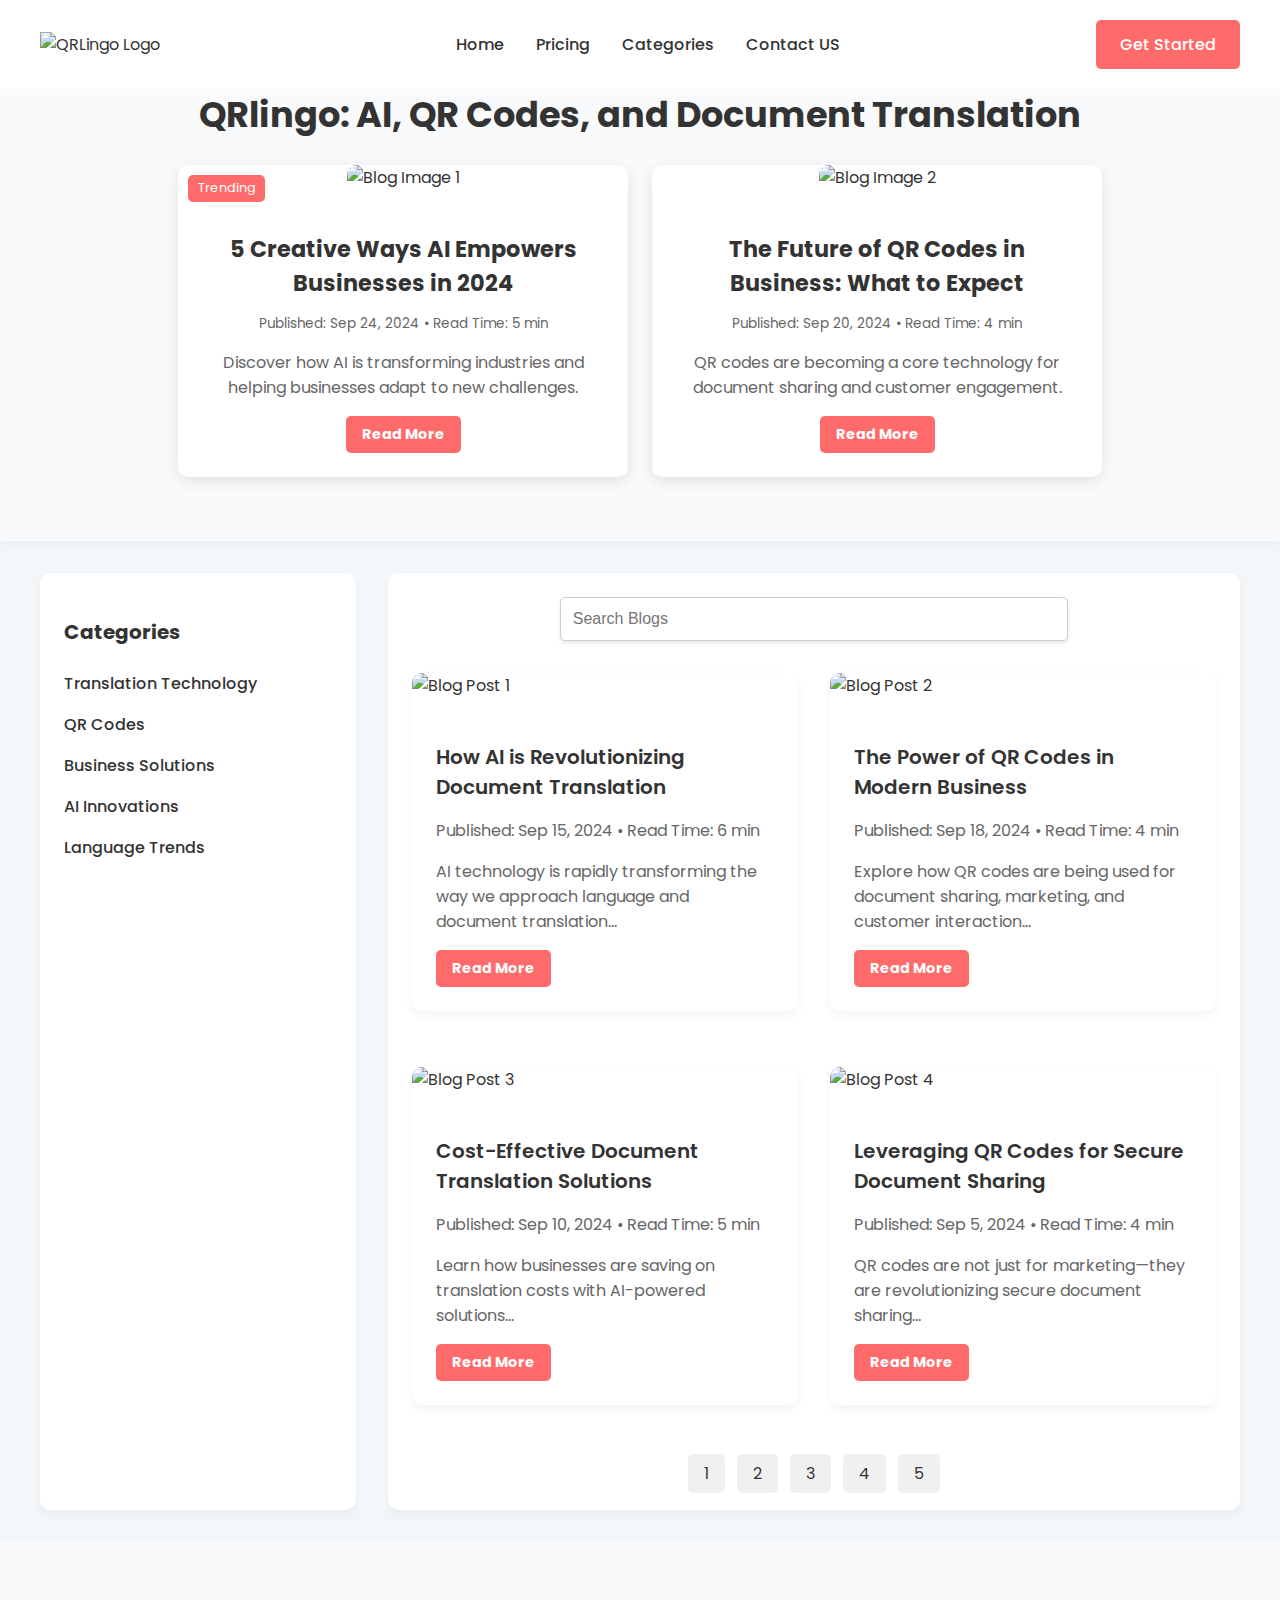
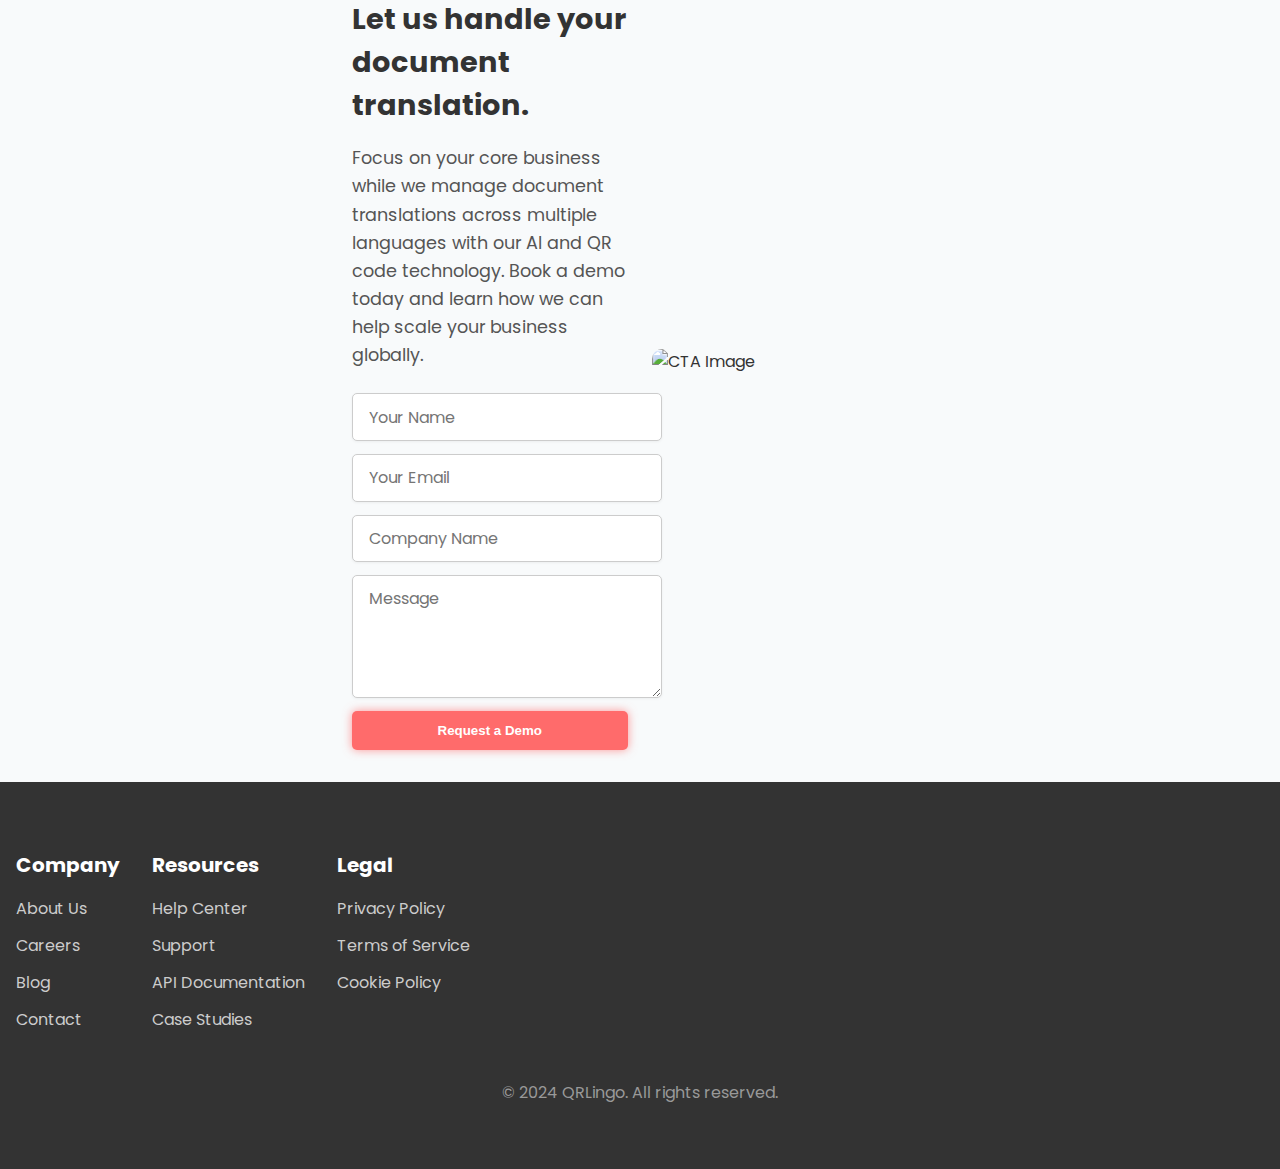
==== commit 31484fb6: "Update blog.html" ====
--- a/Blog/blog.html
+++ b/Blog/blog.html
@@ -1,14 +1,18 @@
 <!DOCTYPE html>
 <html lang="en">
-   <head>
-      <meta charset="UTF-8">
-      <meta name="viewport" content="width=device-width, initial-scale=1.0">
-      <title>QRLingo Blog - Insights on AI, QR Codes & Document Translation</title>
-      <!-- Google Fonts & CSS -->
-      <link href="https://fonts.googleapis.com/css2?family=Poppins:wght@400;500;700&display=swap" rel="stylesheet">
-      <link rel="stylesheet" href="style.css">
-   </head>
-   <body>
+
+<head>
+  <meta charset="UTF-8">
+  <meta name="viewport" content="width=device-width, initial-scale=1.0">
+  <title>QRLingo Blog - Insights on AI, QR Codes & Document Translation</title>
+
+  <!-- Google Fonts & CSS -->
+  <link href="https://fonts.googleapis.com/css2?family=Poppins:wght@400;500;700&display=swap" rel="stylesheet">
+  <link rel="stylesheet" href="style.css">
+</head>
+
+<body>
+
       <!-- Navigation -->
       <header>
          <nav class="navbar">
@@ -17,10 +21,12 @@
                <img src="https://i.imgur.com/h3orAdG.png" alt="QRLingo Logo" />
                </a>
                <ul class="nav-links">
-                  <li><a href="#how-it-works">How it Works</a></li>
+                  <li><a href="https://luis2404123.github.io/QRlingo/">Home</a></li>
                   <li><a href="#pricing">Pricing</a></li>
-                  <li><a href="Blog/blog.html">Blog</a></li>
-                  <li><a href="#faq">Questions</a></li>
+
+                  <li><a href="Blog/blog.html">Categories</a></li>
+                  <li><a href="#faq">Contact US</a></li>
+
                </ul>
                <a href="#" class="get-started-btn">Get Started</a>
                <!-- Mobile Menu Toggle -->
@@ -30,173 +36,182 @@
             </div>
          </nav>
       </header>
-      <!-- Hero Section with Featured Blogs -->
-      <section class="hero-section">
-         <div class="container">
-            <h1>QRlingo: AI, QR Codes, and Document Translation</h1>
-            <div class="featured-blogs">
-               <!-- Featured Blog 1 -->
-               <div class="featured-blog-card">
-                  <span class="trending-tag">Trending</span>
-                  <img src="https://via.placeholder.com/800x400" alt="Blog Image 1">
-                  <div class="featured-blog-content">
-                     <h2>5 Creative Ways AI Empowers Businesses in 2024</h2>
-                     <p class="publish-info">Published: Sep 24, 2024 • Read Time: 5 min</p>
-                     <p>Discover how AI is transforming industries and helping businesses adapt to new challenges.</p>
-                     <a href="#" class="read-more">Read More</a>
-                  </div>
-               </div>
-               <!-- Featured Blog 2 -->
-               <div class="featured-blog-card">
-                  <img src="https://via.placeholder.com/800x400" alt="Blog Image 2">
-                  <div class="featured-blog-content">
-                     <h2>The Future of QR Codes in Business: What to Expect</h2>
-                     <p class="publish-info">Published: Sep 20, 2024 • Read Time: 4 min</p>
-                     <p>QR codes are becoming a core technology for document sharing and customer engagement.</p>
-                     <a href="#" class="read-more">Read More</a>
-                  </div>
-               </div>
-            </div>
-         </div>
+
+  <!-- Hero Section with Featured Blogs -->
+  <section class="hero-section">
+    <div class="container">
+      <h1>QRlingo: AI, QR Codes, and Document Translation</h1>
+      <div class="featured-blogs">
+        <!-- Featured Blog 1 -->
+        <div class="featured-blog-card">
+          <span class="trending-tag">Trending</span>
+          <img src="https://via.placeholder.com/800x400" alt="Blog Image 1">
+          <div class="featured-blog-content">
+            <h2>5 Creative Ways AI Empowers Businesses in 2024</h2>
+            <p class="publish-info">Published: Sep 24, 2024 • Read Time: 5 min</p>
+            <p>Discover how AI is transforming industries and helping businesses adapt to new challenges.</p>
+            <a href="#" class="read-more">Read More</a>
+          </div>
+        </div>
+        <!-- Featured Blog 2 -->
+        <div class="featured-blog-card">
+          <img src="https://via.placeholder.com/800x400" alt="Blog Image 2">
+          <div class="featured-blog-content">
+            <h2>The Future of QR Codes in Business: What to Expect</h2>
+            <p class="publish-info">Published: Sep 20, 2024 • Read Time: 4 min</p>
+            <p>QR codes are becoming a core technology for document sharing and customer engagement.</p>
+            <a href="#" class="read-more">Read More</a>
+          </div>
+        </div>
+      </div>
+    </div>
+  </section>
+
+  <!-- Blog Page Container with Sidebar and Main Content -->
+  <div class="blog-page-container">
+    <!-- Sidebar with Categories -->
+    <aside class="sidebar">
+      <div class="categories-container">
+        <h3>Categories</h3>
+        <ul class="categories-list">
+          <li><a href="#">Translation Technology</a></li>
+          <li><a href="#">QR Codes</a></li>
+          <li><a href="#">Business Solutions</a></li>
+          <li><a href="#">AI Innovations</a></li>
+          <li><a href="#">Language Trends</a></li>
+        </ul>
+      </div>
+    </aside>
+
+    <!-- Main Blog Content -->
+    <main class="main-blog-content">
+      <!-- Search Bar -->
+      <div class="blog-search">
+        <input type="text" placeholder="Search Blogs" class="search-input">
+      </div>
+
+      <!-- Blog Content Section -->
+      <section class="blogs-grid">
+        <!-- Blog Post 1 -->
+        <div class="blog-card">
+          <img src="https://via.placeholder.com/400x200" alt="Blog Post 1">
+          <div class="blog-card-content">
+            <h3>How AI is Revolutionizing Document Translation</h3>
+            <p class="publish-info">Published: Sep 15, 2024 • Read Time: 6 min</p>
+            <p>AI technology is rapidly transforming the way we approach language and document translation...</p>
+            <a href="#" class="read-more">Read More</a>
+          </div>
+        </div>
+        <!-- Blog Post 2 -->
+        <div class="blog-card">
+          <img src="https://via.placeholder.com/400x200" alt="Blog Post 2">
+          <div class="blog-card-content">
+            <h3>The Power of QR Codes in Modern Business</h3>
+            <p class="publish-info">Published: Sep 18, 2024 • Read Time: 4 min</p>
+            <p>Explore how QR codes are being used for document sharing, marketing, and customer interaction...</p>
+            <a href="#" class="read-more">Read More</a>
+          </div>
+        </div>
+        <!-- Blog Post 3 -->
+        <div class="blog-card">
+          <img src="https://via.placeholder.com/400x200" alt="Blog Post 3">
+          <div class="blog-card-content">
+            <h3>Cost-Effective Document Translation Solutions</h3>
+            <p class="publish-info">Published: Sep 10, 2024 • Read Time: 5 min</p>
+            <p>Learn how businesses are saving on translation costs with AI-powered solutions...</p>
+            <a href="#" class="read-more">Read More</a>
+          </div>
+        </div>
+        <!-- Blog Post 4 -->
+        <div class="blog-card">
+          <img src="https://via.placeholder.com/400x200" alt="Blog Post 4">
+          <div class="blog-card-content">
+            <h3>Leveraging QR Codes for Secure Document Sharing</h3>
+            <p class="publish-info">Published: Sep 5, 2024 • Read Time: 4 min</p>
+            <p>QR codes are not just for marketing—they are revolutionizing secure document sharing...</p>
+            <a href="#" class="read-more">Read More</a>
+          </div>
+        </div>
       </section>
-      <!-- Blog Page Container with Sidebar and Main Content -->
-      <div class="blog-page-container">
-         <!-- Sidebar with Categories -->
-         <aside class="sidebar">
-            <div class="categories-container">
-               <h3>Categories</h3>
-               <ul class="categories-list">
-                  <li><a href="#">Translation Technology</a></li>
-                  <li><a href="#">QR Codes</a></li>
-                  <li><a href="#">Business Solutions</a></li>
-                  <li><a href="#">AI Innovations</a></li>
-                  <li><a href="#">Language Trends</a></li>
-               </ul>
-            </div>
-         </aside>
-         <!-- Main Blog Content -->
-         <main class="main-blog-content">
-            <!-- Search Bar -->
-            <div class="blog-search">
-               <input type="text" placeholder="Search Blogs" class="search-input">
-            </div>
-            <!-- Blog Content Section -->
-            <section class="blogs-grid">
-               <!-- Blog Post 1 -->
-               <div class="blog-card">
-                  <img src="https://via.placeholder.com/400x200" alt="Blog Post 1">
-                  <div class="blog-card-content">
-                     <h3>How AI is Revolutionizing Document Translation</h3>
-                     <p class="publish-info">Published: Sep 15, 2024 • Read Time: 6 min</p>
-                     <p>AI technology is rapidly transforming the way we approach language and document translation...</p>
-                     <a href="#" class="read-more">Read More</a>
-                  </div>
-               </div>
-               <!-- Blog Post 2 -->
-               <div class="blog-card">
-                  <img src="https://via.placeholder.com/400x200" alt="Blog Post 2">
-                  <div class="blog-card-content">
-                     <h3>The Power of QR Codes in Modern Business</h3>
-                     <p class="publish-info">Published: Sep 18, 2024 • Read Time: 4 min</p>
-                     <p>Explore how QR codes are being used for document sharing, marketing, and customer interaction...</p>
-                     <a href="#" class="read-more">Read More</a>
-                  </div>
-               </div>
-               <!-- Blog Post 3 -->
-               <div class="blog-card">
-                  <img src="https://via.placeholder.com/400x200" alt="Blog Post 3">
-                  <div class="blog-card-content">
-                     <h3>Cost-Effective Document Translation Solutions</h3>
-                     <p class="publish-info">Published: Sep 10, 2024 • Read Time: 5 min</p>
-                     <p>Learn how businesses are saving on translation costs with AI-powered solutions...</p>
-                     <a href="#" class="read-more">Read More</a>
-                  </div>
-               </div>
-               <!-- Blog Post 4 -->
-               <div class="blog-card">
-                  <img src="https://via.placeholder.com/400x200" alt="Blog Post 4">
-                  <div class="blog-card-content">
-                     <h3>Leveraging QR Codes for Secure Document Sharing</h3>
-                     <p class="publish-info">Published: Sep 5, 2024 • Read Time: 4 min</p>
-                     <p>QR codes are not just for marketing—they are revolutionizing secure document sharing...</p>
-                     <a href="#" class="read-more">Read More</a>
-                  </div>
-               </div>
-            </section>
-            <!-- Pagination -->
-            <div class="pagination">
-               <a href="#">1</a>
-               <a href="#">2</a>
-               <a href="#">3</a>
-               <a href="#">4</a>
-               <a href="#">5</a>
-            </div>
-         </main>
-      </div>
-      <!-- Call to Action Section with Form -->
-      <section class="cta-section">
-         <div class="container cta-container">
-            <div class="cta-content">
-               <h2>Let us handle your document translation.</h2>
-               <p>Focus on your core business while we manage document translations across multiple languages with our AI and QR code technology. Book a demo today and learn how we can help scale your business globally.</p>
-               <form class="cta-form" action="#" method="POST">
-                  <div class="form-group">
-                     <input type="text" placeholder="Your Name" required>
-                  </div>
-                  <div class="form-group">
-                     <input type="email" placeholder="Your Email" required>
-                  </div>
-                  <div class="form-group">
-                     <input type="text" placeholder="Company Name" required>
-                  </div>
-                  <div class="form-group">
-                     <textarea placeholder="Message" rows="4" required></textarea>
-                  </div>
-                  <button type="submit" class="cta-btn">Request a Demo</button>
-               </form>
-            </div>
-            <div class="cta-image">
-               <img src="https://via.placeholder.com/500x300" alt="CTA Image">
-            </div>
-         </div>
-      </section>
-      <!-- Footer -->
-      <footer class="footer">
-         <div class="container">
-            <div class="footer-columns">
-               <div class="footer-column">
-                  <h3>Company</h3>
-                  <ul>
-                     <li><a href="#">About Us</a></li>
-                     <li><a href="#">Careers</a></li>
-                     <li><a href="#">Blog</a></li>
-                     <li><a href="#">Contact</a></li>
-                  </ul>
-               </div>
-               <div class="footer-column">
-                  <h3>Resources</h3>
-                  <ul>
-                     <li><a href="#">Help Center</a></li>
-                     <li><a href="#">Support</a></li>
-                     <li><a href="#">API Documentation</a></li>
-                     <li><a href="#">Case Studies</a></li>
-                  </ul>
-               </div>
-               <div class="footer-column">
-                  <h3>Legal</h3>
-                  <ul>
-                     <li><a href="#">Privacy Policy</a></li>
-                     <li><a href="#">Terms of Service</a></li>
-                     <li><a href="#">Cookie Policy</a></li>
-                  </ul>
-               </div>
-            </div>
-            <div class="footer-bottom">
-               <p>© 2024 QRLingo. All rights reserved.</p>
-            </div>
-         </div>
-      </footer>
-      <!-- JavaScript -->
-      <script src="script.js"></script>
-   </body>
+
+      <!-- Pagination -->
+      <div class="pagination">
+        <a href="#">1</a>
+        <a href="#">2</a>
+        <a href="#">3</a>
+        <a href="#">4</a>
+        <a href="#">5</a>
+      </div>
+    </main>
+  </div>
+
+  <!-- Call to Action Section with Form -->
+  <section class="cta-section">
+    <div class="container cta-container">
+      <div class="cta-content">
+        <h2>Let us handle your document translation.</h2>
+        <p>Focus on your core business while we manage document translations across multiple languages with our AI and QR code technology. Book a demo today and learn how we can help scale your business globally.</p>
+        <form class="cta-form" action="#" method="POST">
+          <div class="form-group">
+            <input type="text" placeholder="Your Name" required>
+          </div>
+          <div class="form-group">
+            <input type="email" placeholder="Your Email" required>
+          </div>
+          <div class="form-group">
+            <input type="text" placeholder="Company Name" required>
+          </div>
+          <div class="form-group">
+            <textarea placeholder="Message" rows="4" required></textarea>
+          </div>
+          <button type="submit" class="cta-btn">Request a Demo</button>
+        </form>
+      </div>
+      <div class="cta-image">
+        <img src="https://via.placeholder.com/500x300" alt="CTA Image">
+      </div>
+    </div>
+  </section>
+
+  <!-- Footer -->
+  <footer class="footer">
+    <div class="container">
+      <div class="footer-columns">
+        <div class="footer-column">
+          <h3>Company</h3>
+          <ul>
+            <li><a href="#">About Us</a></li>
+            <li><a href="#">Careers</a></li>
+            <li><a href="#">Blog</a></li>
+            <li><a href="#">Contact</a></li>
+          </ul>
+        </div>
+        <div class="footer-column">
+          <h3>Resources</h3>
+          <ul>
+            <li><a href="#">Help Center</a></li>
+            <li><a href="#">Support</a></li>
+            <li><a href="#">API Documentation</a></li>
+            <li><a href="#">Case Studies</a></li>
+          </ul>
+        </div>
+        <div class="footer-column">
+          <h3>Legal</h3>
+          <ul>
+            <li><a href="#">Privacy Policy</a></li>
+            <li><a href="#">Terms of Service</a></li>
+            <li><a href="#">Cookie Policy</a></li>
+          </ul>
+        </div>
+      </div>
+      <div class="footer-bottom">
+        <p>© 2024 QRLingo. All rights reserved.</p>
+      </div>
+    </div>
+  </footer>
+
+  <!-- JavaScript -->
+  <script src="script.js"></script>
+</body>
+
 </html>
